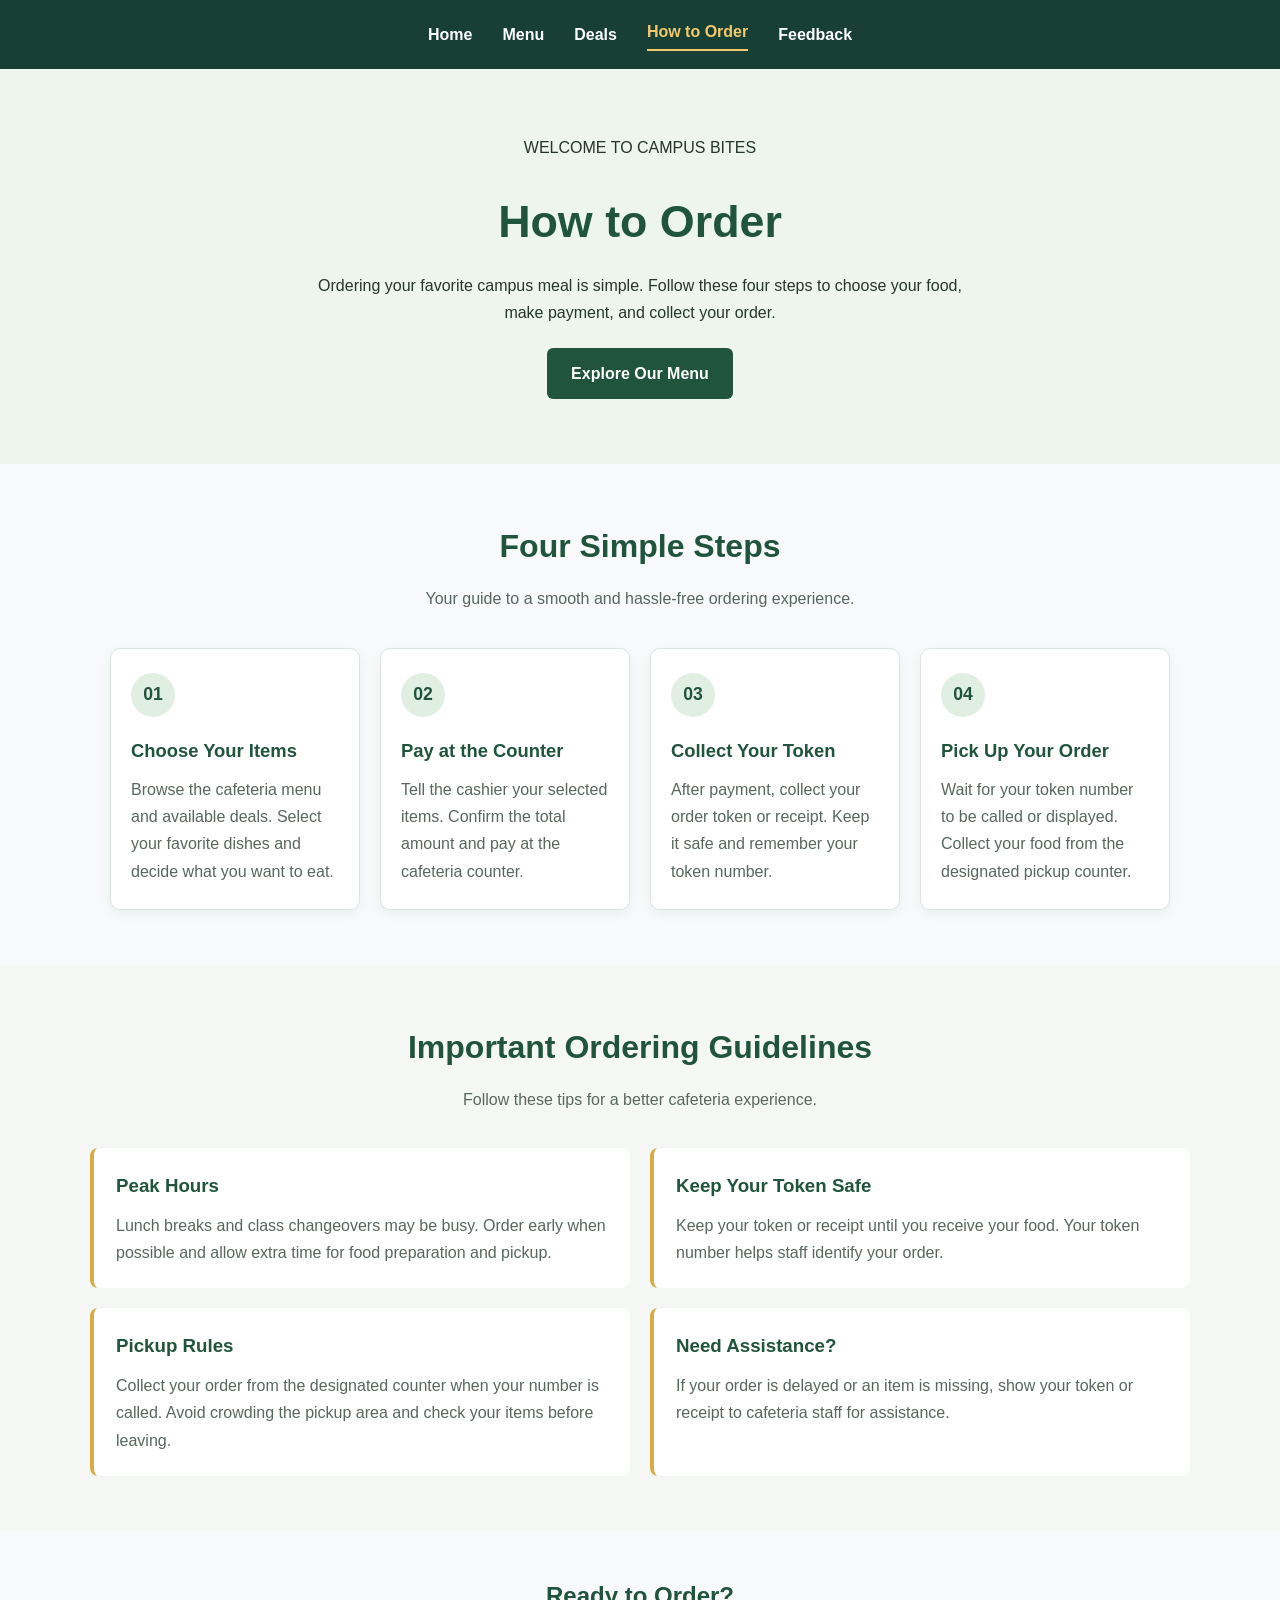
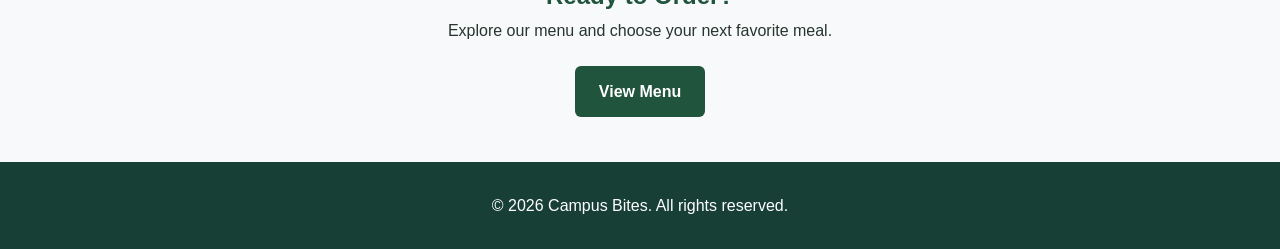
==== src/order.html @ ede5dae3 "Add order process page" ====
<!DOCTYPE html>
<html lang="en">
<head>
    <meta charset="UTF-8">
    <meta name="viewport" content="width=device-width, initial-scale=1.0">
    <meta name="description" content="Learn how to order food at Campus Bites, including payment, tokens, and pickup guidelines.">
    <title>How to Order | Campus Bites</title>

    <!-- Shared stylesheet -->
    <link rel="stylesheet" href="../styles/style.css">

    <!-- Order page specific styles -->
    <style>
        .order-page {
            font-family: Arial, sans-serif;
            color: #26352e;
            line-height: 1.7;
        }

        .order-hero {
            background: #edf5ed;
            padding: 65px 20px;
            text-align: center;
        }

        .order-hero h1 {
            color: #20543c;
            font-size: 2.8rem;
            margin-bottom: 12px;
        }

        .order-hero p {
            max-width: 650px;
            margin: 0 auto 22px;
        }

        .order-btn {
            display: inline-block;
            padding: 12px 24px;
            background: #20543c;
            color: white;
            text-decoration: none;
            border-radius: 6px;
            font-weight: bold;
        }

        .order-btn:hover {
            background: #153c2a;
        }

        .order-section {
            max-width: 1100px;
            margin: auto;
            padding: 55px 20px;
        }

        .order-section h2 {
            text-align: center;
            color: #20543c;
            margin-bottom: 12px;
            font-size: 2rem;
        }

        .order-intro {
            text-align: center;
            margin-bottom: 35px;
            color: #58665e;
        }

        .order-steps {
            display: grid;
            grid-template-columns: repeat(4, minmax(0, 1fr));
            gap: 20px;
        }

        .order-step {
            border: 1px solid #dce6dd;
            border-radius: 10px;
            padding: 24px 20px;
            background: #fff;
            box-shadow: 0 4px 12px rgba(0, 0, 0, 0.05);
        }

        .order-step .step-number {
            display: inline-flex;
            width: 44px;
            height: 44px;
            justify-content: center;
            align-items: center;
            background: #e1efe3;
            color: #20543c;
            border-radius: 50%;
            font-weight: bold;
            font-size: 1.1rem;
        }

        .order-step h3 {
            color: #20543c;
            margin: 18px 0 10px;
        }

        .order-guidelines {
            background: #f5f7f4;
            padding: 55px 20px;
        }

        .guideline-container {
            max-width: 1100px;
            margin: auto;
        }

        .guideline-grid {
            display: grid;
            grid-template-columns: repeat(2, minmax(0, 1fr));
            gap: 20px;
            margin-top: 30px;
        }

        .guideline-card {
            background: #fff;
            border-left: 4px solid #d9aa45;
            border-radius: 8px;
            padding: 22px;
        }

        .guideline-card h3 {
            color: #20543c;
            margin-top: 0;
        }

        .order-bottom {
            text-align: center;
            padding: 45px 20px;
        }

        .order-bottom h2 {
            color: #20543c;
        }

        .order-bottom p {
            margin-bottom: 22px;
        }

        @media (max-width: 900px) {
            .order-steps {
                grid-template-columns: repeat(2, minmax(0, 1fr));
            }
        }

        @media (max-width: 600px) {
            .order-hero {
                padding: 45px 18px;
            }

            .order-hero h1 {
                font-size: 2rem;
            }

            .order-steps,
            .guideline-grid {
                grid-template-columns: 1fr;
            }

            .order-section,
            .order-guidelines {
                padding: 35px 16px;
            }
        }
    </style>
</head>

<body class="order-page">

    <!-- Navigation -->
    <header>
        <nav aria-label="Main navigation">
            <a href="index.html">Home</a>
            <a href="menu.html">Menu</a>
            <a href="deals.html">Deals</a>
            <a href="order.html" aria-current="page">How to Order</a>
            <a href="feedback.html">Feedback</a>
        </nav>
    </header>

    <main>

        <!-- Hero section -->
        <section class="order-hero">
            <p>WELCOME TO CAMPUS BITES</p>
            <h1>How to Order</h1>
            <p>
                Ordering your favorite campus meal is simple.
                Follow these four steps to choose your food,
                make payment, and collect your order.
            </p>
            <a href="menu.html" class="order-btn">Explore Our Menu</a>
        </section>

        <!-- Ordering process -->
        <section class="order-section">
            <h2>Four Simple Steps</h2>
            <p class="order-intro">
                Your guide to a smooth and hassle-free ordering experience.
            </p>

            <div class="order-steps">

                <article class="order-step">
                    <span class="step-number">01</span>
                    <h3>Choose Your Items</h3>
                    <p>
                        Browse the cafeteria menu and available deals.
                        Select your favorite dishes and decide what
                        you want to eat.
                    </p>
                </article>

                <article class="order-step">
                    <span class="step-number">02</span>
                    <h3>Pay at the Counter</h3>
                    <p>
                        Tell the cashier your selected items.
                        Confirm the total amount and pay at the
                        cafeteria counter.
                    </p>
                </article>

                <article class="order-step">
                    <span class="step-number">03</span>
                    <h3>Collect Your Token</h3>
                    <p>
                        After payment, collect your order token
                        or receipt. Keep it safe and remember
                        your token number.
                    </p>
                </article>

                <article class="order-step">
                    <span class="step-number">04</span>
                    <h3>Pick Up Your Order</h3>
                    <p>
                        Wait for your token number to be called
                        or displayed. Collect your food from
                        the designated pickup counter.
                    </p>
                </article>

            </div>
        </section>

        <!-- Important guidelines -->
        <section class="order-guidelines">
            <div class="guideline-container">
                <h2 style="text-align: center; color: #20543c;">
                    Important Ordering Guidelines
                </h2>

                <p class="order-intro">
                    Follow these tips for a better cafeteria experience.
                </p>

                <div class="guideline-grid">

                    <article class="guideline-card">
                        <h3>Peak Hours</h3>
                        <p>
                            Lunch breaks and class changeovers may be
                            busy. Order early when possible and allow
                            extra time for food preparation and pickup.
                        </p>
                    </article>

                    <article class="guideline-card">
                        <h3>Keep Your Token Safe</h3>
                        <p>
                            Keep your token or receipt until you receive
                            your food. Your token number helps staff
                            identify your order.
                        </p>
                    </article>

                    <article class="guideline-card">
                        <h3>Pickup Rules</h3>
                        <p>
                            Collect your order from the designated
                            counter when your number is called.
                            Avoid crowding the pickup area and check
                            your items before leaving.
                        </p>
                    </article>

                    <article class="guideline-card">
                        <h3>Need Assistance?</h3>
                        <p>
                            If your order is delayed or an item is
                            missing, show your token or receipt to
                            cafeteria staff for assistance.
                        </p>
                    </article>

                </div>
            </div>
        </section>

        <!-- Call to action -->
        <section class="order-bottom">
            <h2>Ready to Order?</h2>
            <p>Explore our menu and choose your next favorite meal.</p>
            <a href="menu.html" class="order-btn">View Menu</a>
        </section>

    </main>

    <footer>
        <p style="text-align: center; padding: 20px;">
            &copy; 2026 Campus Bites. All rights reserved.
        </p>
    </footer>

</body>
</html>
---- styles/style.css ----
/* ==========================================================================
   Campus Bites - Shared Master Stylesheet
   Collaborative DevOps Project | University Cafeteria Website
   ========================================================================== */

/* --------------------------------------------------------------------------
   1. Global Variables & Reset
   -------------------------------------------------------------------------- */
:root {
    --primary-color: #d35400;       /* Warm Terracotta / Cafeteria Orange */
    --primary-hover: #b94600;
    --secondary-color: #f39c12;     /* Warm Amber */
    --accent-color: #27ae60;        /* Fresh Green for prices & badges */
    --text-dark: #2c3e50;
    --text-muted: #7f8c8d;
    --bg-light: #f8f9fa;
    --bg-card: #ffffff;
    --border-color: #e2e8f0;
    --shadow-sm: 0 2px 4px rgba(0, 0, 0, 0.05);
    --shadow-md: 0 4px 12px rgba(0, 0, 0, 0.08);
    --radius-sm: 6px;
    --radius-md: 10px;
    --font-main: 'Segoe UI', system-ui, -apple-system, BlinkMacSystemFont, Roboto, sans-serif;
}

* {
    box-sizing: border-box;
    margin: 0;
    padding: 0;
}

html {
    scroll-behavior: smooth;
}

body {
    font-family: var(--font-main);
    background-color: var(--bg-light);
    color: var(--text-dark);
    line-height: 1.6;
    display: flex;
    flex-direction: column;
    min-height: 100vh;
}

/* --------------------------------------------------------------------------
   2. Header & Navigation Bar
   -------------------------------------------------------------------------- */
.site-header {
    background: linear-gradient(135deg, #d35400, #c0392b);
    color: #ffffff;
    padding: 1rem 0;
    box-shadow: 0 2px 10px rgba(0, 0, 0, 0.15);
    position: sticky;
    top: 0;
    z-index: 1000;
}

.header-container {
    max-width: 1140px;
    margin: 0 auto;
    padding: 0 1.5rem;
    display: flex;
    justify-content: space-between;
    align-items: center;
}

.brand .logo {
    font-size: 1.8rem;
    font-weight: 800;
    letter-spacing: -0.5px;
}

.brand .logo span {
    color: #f1c40f;
}

.brand .tagline {
    font-size: 0.8rem;
    color: #fbeee6;
    letter-spacing: 1px;
    text-transform: uppercase;
}

.navbar {
    display: flex;
    gap: 0.5rem;
}

.nav-link {
    color: #ffffff;
    text-decoration: none;
    font-weight: 500;
    font-size: 0.95rem;
    padding: 0.5rem 0.9rem;
    border-radius: var(--radius-sm);
    transition: all 0.25s ease;
}

.nav-link:hover {
    background-color: rgba(255, 255, 255, 0.15);
    color: #f1c40f;
}

.nav-link.active {
    background-color: #ffffff;
    color: var(--primary-color);
    font-weight: 700;
}

/* --------------------------------------------------------------------------
   3. Hero Section (Home Page)
   -------------------------------------------------------------------------- */
.hero-section {
    background: linear-gradient(rgba(44, 62, 80, 0.75), rgba(211, 84, 0, 0.85)),
                url('data:image/svg+xml;utf8,<svg xmlns="http://www.w3.org/2000/svg" width="100" height="100" viewBox="0 0 100 100"><rect fill="%232c3e50" width="100" height="100"/><circle cx="50" cy="50" r="40" fill="%23d35400" opacity="0.1"/></svg>');
    background-size: cover;
    background-position: center;
    color: #ffffff;
    padding: 4.5rem 1.5rem;
    text-align: center;
}

.hero-content {
    max-width: 820px;
    margin: 0 auto;
}

.hero-content h2 {
    font-size: 2.6rem;
    font-weight: 800;
    margin-bottom: 1rem;
    line-height: 1.25;
}

.hero-content p {
    font-size: 1.15rem;
    color: #fbeee6;
    margin-bottom: 2rem;
}

.hero-actions {
    display: flex;
    justify-content: center;
    flex-wrap: wrap;
    gap: 1rem;
}

/* --------------------------------------------------------------------------
   4. Buttons & Interactive Elements
   -------------------------------------------------------------------------- */
.btn {
    display: inline-block;
    padding: 0.8rem 1.6rem;
    font-size: 1rem;
    font-weight: 600;
    text-decoration: none;
    border-radius: var(--radius-sm);
    cursor: pointer;
    transition: transform 0.2s ease, box-shadow 0.2s ease, background-color 0.2s ease;
}

.btn:hover {
    transform: translateY(-2px);
    box-shadow: 0 4px 10px rgba(0, 0, 0, 0.15);
}

.btn-primary {
    background-color: #f1c40f;
    color: #2c3e50;
    border: 2px solid #f1c40f;
}

.btn-primary:hover {
    background-color: #f39c12;
    border-color: #f39c12;
}

.btn-secondary {
    background-color: #ffffff;
    color: var(--primary-color);
    border: 2px solid #ffffff;
}

.btn-secondary:hover {
    background-color: #fbeee6;
}

.btn-outline {
    background-color: transparent;
    color: #ffffff;
    border: 2px solid #ffffff;
}

.btn-outline:hover {
    background-color: rgba(255, 255, 255, 0.2);
}

.btn-text {
    display: inline-block;
    margin-top: 1rem;
    color: var(--primary-color);
    font-weight: 700;
    text-decoration: none;
    transition: color 0.2s;
}

.btn-text:hover {
    color: var(--primary-hover);
    text-decoration: underline;
}

/* --------------------------------------------------------------------------
   5. Main Content Container & Grids
   -------------------------------------------------------------------------- */
.main-container {
    max-width: 1140px;
    margin: 3rem auto;
    padding: 0 1.5rem;
    flex: 1;
    width: 100%;
}

.section-title {
    text-align: center;
    font-size: 1.9rem;
    color: var(--text-dark);
    margin-bottom: 2rem;
    position: relative;
}

.section-title::after {
    content: '';
    display: block;
    width: 60px;
    height: 3px;
    background-color: var(--primary-color);
    margin: 0.5rem auto 0 auto;
    border-radius: 2px;
}

.highlights-grid {
    display: grid;
    grid-template-columns: repeat(auto-fit, minmax(280px, 1fr));
    gap: 1.8rem;
    margin-bottom: 3.5rem;
}

.highlight-card {
    background: var(--bg-card);
    padding: 2rem;
    border-radius: var(--radius-md);
    box-shadow: var(--shadow-sm);
    border-top: 4px solid var(--primary-color);
    text-align: center;
    transition: transform 0.2s ease;
}

.highlight-card:hover {
    transform: translateY(-4px);
    box-shadow: var(--shadow-md);
}

.card-icon {
    font-size: 2.2rem;
    margin-bottom: 0.8rem;
}

.highlight-card h4 {
    font-size: 1.2rem;
    color: var(--text-dark);
    margin-bottom: 0.6rem;
}

.highlight-card p {
    color: var(--text-muted);
    font-size: 0.95rem;
}

/* Info Section (Location & Hours) */
.info-grid {
    display: grid;
    grid-template-columns: repeat(auto-fit, minmax(300px, 1fr));
    gap: 1.8rem;
}

.info-card {
    background: var(--bg-card);
    padding: 2rem;
    border-radius: var(--radius-md);
    box-shadow: var(--shadow-sm);
    border: 1px solid var(--border-color);
}

.info-header {
    display: flex;
    align-items: center;
    gap: 0.8rem;
    margin-bottom: 1.2rem;
}

.info-icon {
    font-size: 1.6rem;
}

.info-header h3 {
    font-size: 1.3rem;
    color: var(--primary-color);
}

.info-card p {
    color: #4a5568;
    margin-bottom: 0.5rem;
    font-size: 0.95rem;
}

.timing-list {
    list-style: none;
}

.timing-list li {
    display: flex;
    justify-content: space-between;
    padding: 0.4rem 0;
    border-bottom: 1px dashed var(--border-color);
    font-size: 0.95rem;
}

.timing-list li.note {
    border-bottom: none;
    color: var(--text-muted);
    font-size: 0.85rem;
    margin-top: 0.6rem;
}

/* --------------------------------------------------------------------------
   6. Footer
   -------------------------------------------------------------------------- */
.site-footer {
    background-color: #2c3e50;
    color: #bdc3c7;
    margin-top: auto;
    padding-top: 2.5rem;
}

.footer-container {
    max-width: 1140px;
    margin: 0 auto;
    padding: 0 1.5rem 2rem 1.5rem;
    display: flex;
    justify-content: space-between;
    flex-wrap: wrap;
    gap: 2rem;
}

.footer-brand h4 {
    color: #ffffff;
    font-size: 1.3rem;
    margin-bottom: 0.5rem;
}

.footer-brand p {
    font-size: 0.9rem;
    max-width: 320px;
}

.footer-links h5 {
    color: #ffffff;
    font-size: 1rem;
    margin-bottom: 0.8rem;
}

.footer-links ul {
    list-style: none;
}

.footer-links li {
    margin-bottom: 0.4rem;
}

.footer-links a {
    color: #bdc3c7;
    text-decoration: none;
    font-size: 0.9rem;
    transition: color 0.2s;
}

.footer-links a:hover {
    color: #f1c40f;
}

.footer-bottom {
    background-color: #1a252f;
    text-align: center;
    padding: 1rem 1.5rem;
    font-size: 0.85rem;
    color: #95a5a6;
}

/* --------------------------------------------------------------------------
   7. Responsive CSS Media Queries
   -------------------------------------------------------------------------- */
@media (max-width: 820px) {
    .header-container {
        flex-direction: column;
        gap: 1rem;
        text-align: center;
    }

    .navbar {
        flex-wrap: wrap;
        justify-content: center;
    }

    .hero-content h2 {
        font-size: 2rem;
    }

    .hero-content p {
        font-size: 1rem;
    }

    .footer-container {
        flex-direction: column;
        text-align: center;
    }
}

@media (max-width: 480px) {
    .brand .logo {
        font-size: 1.5rem;
    }

    .nav-link {
        padding: 0.4rem 0.6rem;
        font-size: 0.85rem;
    }

    .hero-section {
        padding: 3rem 1rem;
    }

    .hero-actions .btn {
        width: 100%;
    }

    .main-container {
        padding: 0 1rem;
    }
}

/* Campus Bites - Order page styles.
   If styles/style.css already contains teammates' styles, APPEND this
   section rather than replacing their existing rules. */

.order-page {
    font-family: Arial, sans-serif;
    color: #26352e;
    line-height: 1.7;
    margin: 0;
}
.order-page *, .order-page *::before, .order-page *::after { box-sizing: border-box; }

.order-page header { background: #173f35; padding: 18px 30px; }
.order-page header nav {
    display: flex;
    justify-content: center;
    align-items: center;
    flex-wrap: wrap;
    gap: 30px;
}
.order-page header nav a {
    color: #fff;
    text-decoration: none;
    font-size: 16px;
    font-weight: 600;
    transition: color .2s ease;
}
.order-page header nav a:hover { color: #d9aa45; }
.order-page header nav a[aria-current="page"] {
    color: #f3c96b;
    border-bottom: 2px solid #f3c96b;
    padding-bottom: 4px;
}

.order-page .order-hero { background: #edf5ed; padding: 65px 20px; text-align: center; }
.order-page .order-hero h1 { color: #20543c; font-size: 2.8rem; margin: 0 0 12px; }
.order-page .order-hero p { max-width: 650px; margin: 0 auto 22px; }
.order-page .order-btn {
    display: inline-block;
    padding: 12px 24px;
    background: #20543c;
    color: #fff;
    text-decoration: none;
    border-radius: 6px;
    font-weight: bold;
    transition: background .2s ease;
}
.order-page .order-btn:hover { background: #153c2a; }

.order-page .order-section { max-width: 1100px; margin: 0 auto; padding: 55px 20px; }
.order-page .order-section h2, .order-page .order-guidelines h2 {
    text-align: center;
    color: #20543c;
    margin: 0 0 12px;
    font-size: 2rem;
}
.order-page .order-intro { text-align: center; margin-bottom: 35px; color: #58665e; }
.order-page .order-steps {
    display: grid;
    grid-template-columns: repeat(4, minmax(0, 1fr));
    gap: 20px;
}
.order-page .order-step {
    border: 1px solid #dce6dd;
    border-radius: 10px;
    padding: 24px 20px;
    background: #fff;
    box-shadow: 0 4px 12px rgba(0,0,0,.05);
    transition: transform .2s ease, box-shadow .2s ease;
}
.order-page .order-step:hover {
    transform: translateY(-4px);
    box-shadow: 0 8px 18px rgba(0,0,0,.09);
}
.order-page .step-number {
    display: inline-flex;
    width: 44px;
    height: 44px;
    justify-content: center;
    align-items: center;
    background: #e1efe3;
    color: #20543c;
    border-radius: 50%;
    font-weight: bold;
    font-size: 1.1rem;
}
.order-page .order-step h3 { color: #20543c; margin: 18px 0 10px; font-size: 1.15rem; }
.order-page .order-step p { color: #58665e; margin-bottom: 0; }

.order-page .order-guidelines { background: #f5f7f4; padding: 55px 20px; }
.order-page .guideline-container { max-width: 1100px; margin: 0 auto; }
.order-page .guideline-grid {
    display: grid;
    grid-template-columns: repeat(2, minmax(0, 1fr));
    gap: 20px;
    margin-top: 30px;
}
.order-page .guideline-card {
    background: #fff;
    border-left: 4px solid #d9aa45;
    border-radius: 8px;
    padding: 22px;
}
.order-page .guideline-card h3 { color: #20543c; margin: 0 0 10px; }
.order-page .guideline-card p { color: #58665e; margin-bottom: 0; }

.order-page .order-bottom { text-align: center; padding: 45px 20px; }
.order-page .order-bottom h2 { color: #20543c; }
.order-page .order-bottom p { margin-bottom: 22px; }
.order-page footer { background: #173f35; color: #fff; padding: 10px 20px; }
.order-page footer p { text-align: center; padding: 20px; margin: 0; }

@media (max-width: 900px) {
    .order-page .order-steps { grid-template-columns: repeat(2, minmax(0, 1fr)); }
}
@media (max-width: 600px) {
    .order-page header { padding: 15px; }
    .order-page header nav { gap: 15px; }
    .order-page header nav a { font-size: 14px; }
    .order-page .order-hero { padding: 45px 18px; }
    .order-page .order-hero h1 { font-size: 2rem; }
    .order-page .order-steps, .order-page .guideline-grid { grid-template-columns: 1fr; }
    .order-page .order-section, .order-page .order-guidelines { padding: 35px 16px; }
    .order-page .order-step { padding: 20px; }
}

/* Deals Page Styles */
.deals-container {
  max-width: 1000px;
  margin: 20px auto;
  padding: 0 16px;
}

.daily-special {
  background-color: #fff3cd;
  border-left: 5px solid #ff9800;
  padding: 16px;
  margin-bottom: 24px;
  border-radius: 6px;
}

.deals-grid {
  display: grid;
  grid-template-columns: repeat(3, 1fr);
  gap: 16px;
}

.deal-card {
  border: 1px solid #ddd;
  border-radius: 8px;
  padding: 16px;
  background-color: #fafafa;
}

.deal-price {
  font-weight: bold;
  color: #d35400;
}

/* Responsive Media Query for Deals Page */
@media (max-width: 768px) {
  .deals-grid {
    grid-template-columns: 1fr;
  }
}
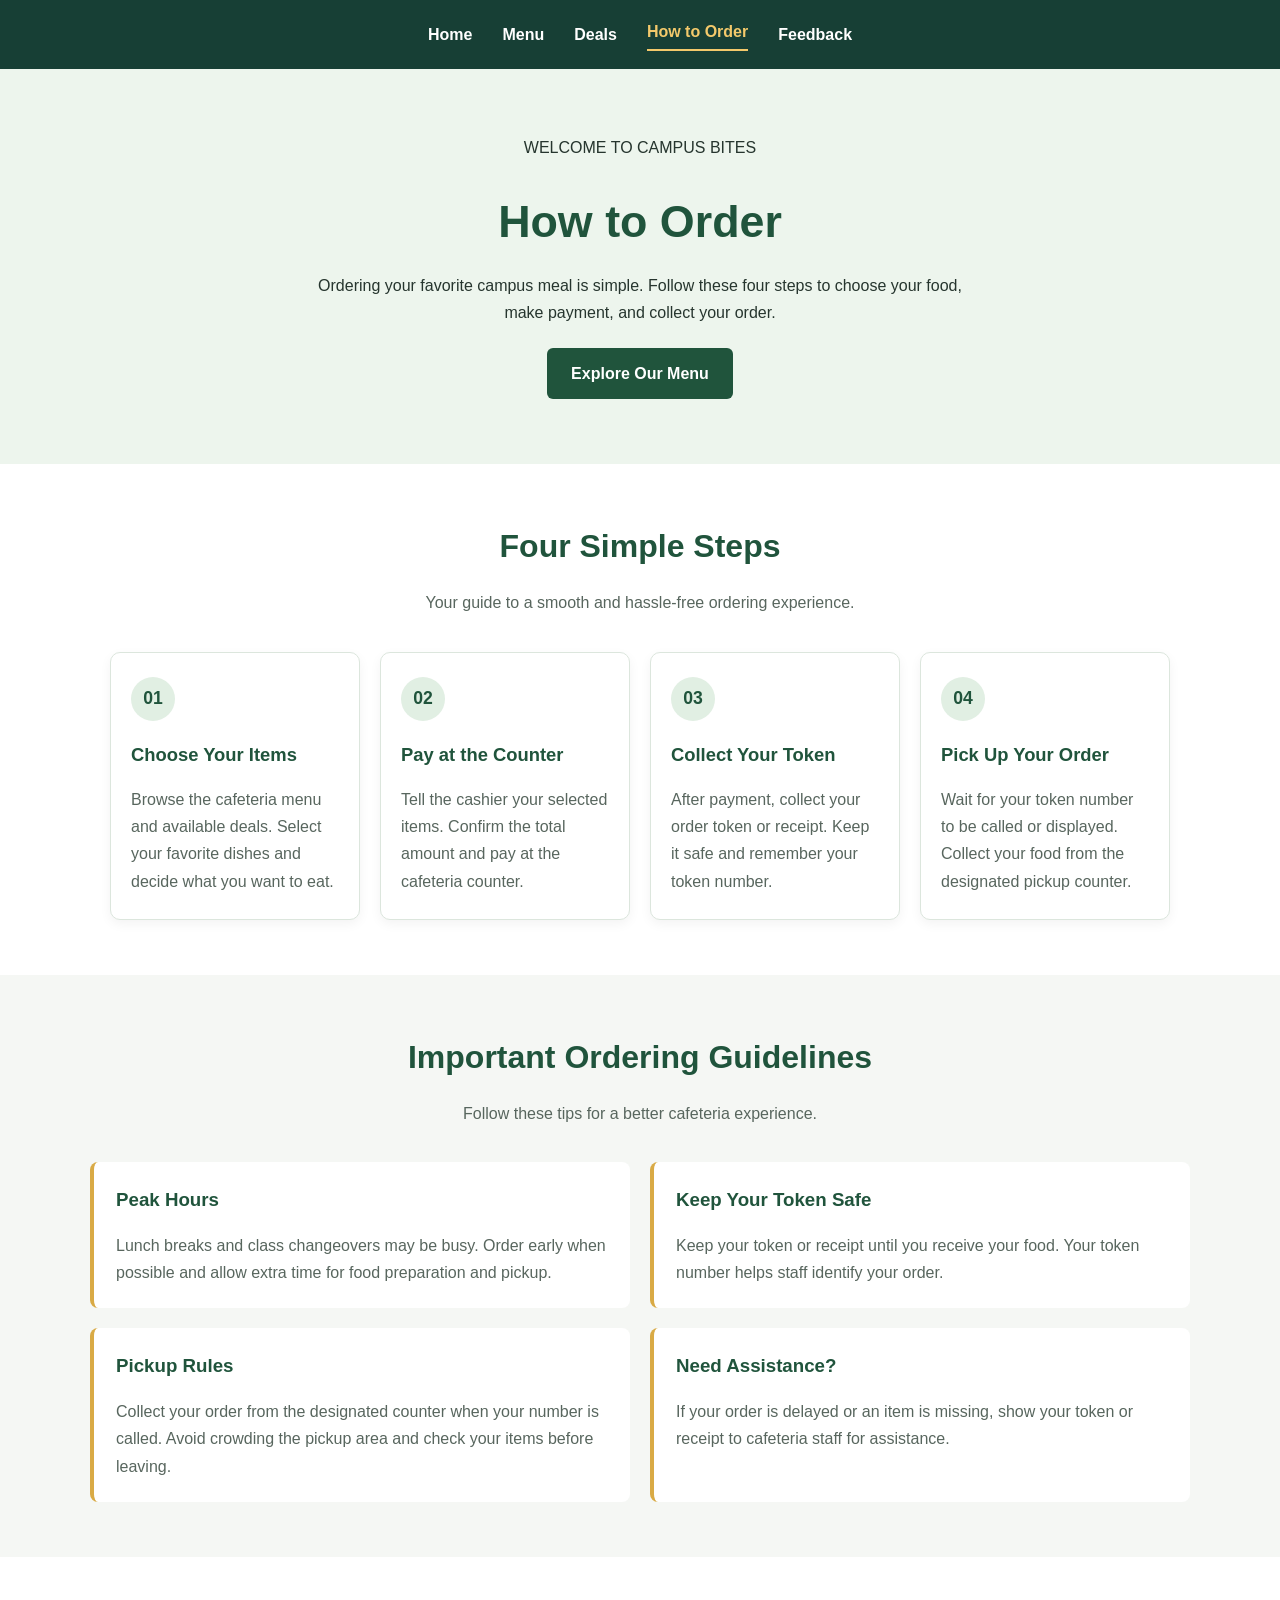
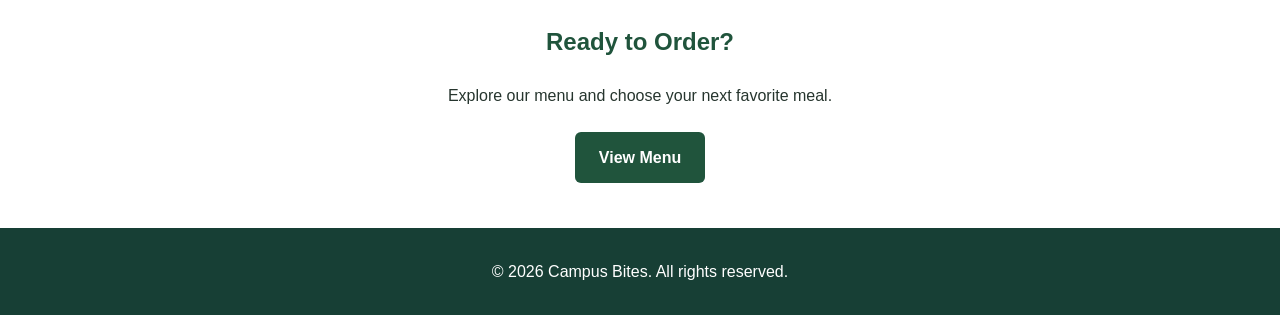
==== commit b3f9ad25: "Fix order page layout and navigation styling" ====
--- a/src/order.html
+++ b/src/order.html
@@ -1,4 +1,3 @@
-
 <!DOCTYPE html>
 <html lang="en">
 <head>
@@ -6,173 +5,9 @@
     <meta name="viewport" content="width=device-width, initial-scale=1.0">
     <meta name="description" content="Learn how to order food at Campus Bites, including payment, tokens, and pickup guidelines.">
     <title>How to Order | Campus Bites</title>
-
-    <!-- Shared stylesheet -->
     <link rel="stylesheet" href="../styles/style.css">
-
-    <!-- Order page specific styles -->
-    <style>
-        .order-page {
-            font-family: Arial, sans-serif;
-            color: #26352e;
-            line-height: 1.7;
-        }
-
-        .order-hero {
-            background: #edf5ed;
-            padding: 65px 20px;
-            text-align: center;
-        }
-
-        .order-hero h1 {
-            color: #20543c;
-            font-size: 2.8rem;
-            margin-bottom: 12px;
-        }
-
-        .order-hero p {
-            max-width: 650px;
-            margin: 0 auto 22px;
-        }
-
-        .order-btn {
-            display: inline-block;
-            padding: 12px 24px;
-            background: #20543c;
-            color: white;
-            text-decoration: none;
-            border-radius: 6px;
-            font-weight: bold;
-        }
-
-        .order-btn:hover {
-            background: #153c2a;
-        }
-
-        .order-section {
-            max-width: 1100px;
-            margin: auto;
-            padding: 55px 20px;
-        }
-
-        .order-section h2 {
-            text-align: center;
-            color: #20543c;
-            margin-bottom: 12px;
-            font-size: 2rem;
-        }
-
-        .order-intro {
-            text-align: center;
-            margin-bottom: 35px;
-            color: #58665e;
-        }
-
-        .order-steps {
-            display: grid;
-            grid-template-columns: repeat(4, minmax(0, 1fr));
-            gap: 20px;
-        }
-
-        .order-step {
-            border: 1px solid #dce6dd;
-            border-radius: 10px;
-            padding: 24px 20px;
-            background: #fff;
-            box-shadow: 0 4px 12px rgba(0, 0, 0, 0.05);
-        }
-
-        .order-step .step-number {
-            display: inline-flex;
-            width: 44px;
-            height: 44px;
-            justify-content: center;
-            align-items: center;
-            background: #e1efe3;
-            color: #20543c;
-            border-radius: 50%;
-            font-weight: bold;
-            font-size: 1.1rem;
-        }
-
-        .order-step h3 {
-            color: #20543c;
-            margin: 18px 0 10px;
-        }
-
-        .order-guidelines {
-            background: #f5f7f4;
-            padding: 55px 20px;
-        }
-
-        .guideline-container {
-            max-width: 1100px;
-            margin: auto;
-        }
-
-        .guideline-grid {
-            display: grid;
-            grid-template-columns: repeat(2, minmax(0, 1fr));
-            gap: 20px;
-            margin-top: 30px;
-        }
-
-        .guideline-card {
-            background: #fff;
-            border-left: 4px solid #d9aa45;
-            border-radius: 8px;
-            padding: 22px;
-        }
-
-        .guideline-card h3 {
-            color: #20543c;
-            margin-top: 0;
-        }
-
-        .order-bottom {
-            text-align: center;
-            padding: 45px 20px;
-        }
-
-        .order-bottom h2 {
-            color: #20543c;
-        }
-
-        .order-bottom p {
-            margin-bottom: 22px;
-        }
-
-        @media (max-width: 900px) {
-            .order-steps {
-                grid-template-columns: repeat(2, minmax(0, 1fr));
-            }
-        }
-
-        @media (max-width: 600px) {
-            .order-hero {
-                padding: 45px 18px;
-            }
-
-            .order-hero h1 {
-                font-size: 2rem;
-            }
-
-            .order-steps,
-            .guideline-grid {
-                grid-template-columns: 1fr;
-            }
-
-            .order-section,
-            .order-guidelines {
-                padding: 35px 16px;
-            }
-        }
-    </style>
 </head>
-
 <body class="order-page">
-
-    <!-- Navigation -->
     <header>
         <nav aria-label="Main navigation">
             <a href="index.html">Home</a>
@@ -184,139 +19,71 @@
     </header>
 
     <main>
-
-        <!-- Hero section -->
         <section class="order-hero">
             <p>WELCOME TO CAMPUS BITES</p>
             <h1>How to Order</h1>
-            <p>
-                Ordering your favorite campus meal is simple.
-                Follow these four steps to choose your food,
-                make payment, and collect your order.
-            </p>
+            <p>Ordering your favorite campus meal is simple. Follow these four steps to choose your food, make payment, and collect your order.</p>
             <a href="menu.html" class="order-btn">Explore Our Menu</a>
         </section>
 
-        <!-- Ordering process -->
         <section class="order-section">
             <h2>Four Simple Steps</h2>
-            <p class="order-intro">
-                Your guide to a smooth and hassle-free ordering experience.
-            </p>
-
+            <p class="order-intro">Your guide to a smooth and hassle-free ordering experience.</p>
             <div class="order-steps">
-
                 <article class="order-step">
                     <span class="step-number">01</span>
                     <h3>Choose Your Items</h3>
-                    <p>
-                        Browse the cafeteria menu and available deals.
-                        Select your favorite dishes and decide what
-                        you want to eat.
-                    </p>
+                    <p>Browse the cafeteria menu and available deals. Select your favorite dishes and decide what you want to eat.</p>
                 </article>
-
                 <article class="order-step">
                     <span class="step-number">02</span>
                     <h3>Pay at the Counter</h3>
-                    <p>
-                        Tell the cashier your selected items.
-                        Confirm the total amount and pay at the
-                        cafeteria counter.
-                    </p>
+                    <p>Tell the cashier your selected items. Confirm the total amount and pay at the cafeteria counter.</p>
                 </article>
-
                 <article class="order-step">
                     <span class="step-number">03</span>
                     <h3>Collect Your Token</h3>
-                    <p>
-                        After payment, collect your order token
-                        or receipt. Keep it safe and remember
-                        your token number.
-                    </p>
+                    <p>After payment, collect your order token or receipt. Keep it safe and remember your token number.</p>
                 </article>
-
                 <article class="order-step">
                     <span class="step-number">04</span>
                     <h3>Pick Up Your Order</h3>
-                    <p>
-                        Wait for your token number to be called
-                        or displayed. Collect your food from
-                        the designated pickup counter.
-                    </p>
+                    <p>Wait for your token number to be called or displayed. Collect your food from the designated pickup counter.</p>
                 </article>
-
             </div>
         </section>
 
-        <!-- Important guidelines -->
         <section class="order-guidelines">
             <div class="guideline-container">
-                <h2 style="text-align: center; color: #20543c;">
-                    Important Ordering Guidelines
-                </h2>
-
-                <p class="order-intro">
-                    Follow these tips for a better cafeteria experience.
-                </p>
-
+                <h2>Important Ordering Guidelines</h2>
+                <p class="order-intro">Follow these tips for a better cafeteria experience.</p>
                 <div class="guideline-grid">
-
                     <article class="guideline-card">
                         <h3>Peak Hours</h3>
-                        <p>
-                            Lunch breaks and class changeovers may be
-                            busy. Order early when possible and allow
-                            extra time for food preparation and pickup.
-                        </p>
+                        <p>Lunch breaks and class changeovers may be busy. Order early when possible and allow extra time for food preparation and pickup.</p>
                     </article>
-
                     <article class="guideline-card">
                         <h3>Keep Your Token Safe</h3>
-                        <p>
-                            Keep your token or receipt until you receive
-                            your food. Your token number helps staff
-                            identify your order.
-                        </p>
+                        <p>Keep your token or receipt until you receive your food. Your token number helps staff identify your order.</p>
                     </article>
-
                     <article class="guideline-card">
                         <h3>Pickup Rules</h3>
-                        <p>
-                            Collect your order from the designated
-                            counter when your number is called.
-                            Avoid crowding the pickup area and check
-                            your items before leaving.
-                        </p>
+                        <p>Collect your order from the designated counter when your number is called. Avoid crowding the pickup area and check your items before leaving.</p>
                     </article>
-
                     <article class="guideline-card">
                         <h3>Need Assistance?</h3>
-                        <p>
-                            If your order is delayed or an item is
-                            missing, show your token or receipt to
-                            cafeteria staff for assistance.
-                        </p>
+                        <p>If your order is delayed or an item is missing, show your token or receipt to cafeteria staff for assistance.</p>
                     </article>
-
                 </div>
             </div>
         </section>
 
-        <!-- Call to action -->
         <section class="order-bottom">
             <h2>Ready to Order?</h2>
             <p>Explore our menu and choose your next favorite meal.</p>
             <a href="menu.html" class="order-btn">View Menu</a>
         </section>
-
     </main>
-
-    <footer>
-        <p style="text-align: center; padding: 20px;">
-            &copy; 2026 Campus Bites. All rights reserved.
-        </p>
-    </footer>
-
+    <footer><p>&copy; 2026 Campus Bites. All rights reserved.</p></footer>
 </body>
 </html>
--- a/styles/style.css
+++ b/styles/style.css
@@ -1,454 +1,3 @@
-/* ==========================================================================
-   Campus Bites - Shared Master Stylesheet
-   Collaborative DevOps Project | University Cafeteria Website
-   ========================================================================== */
-
-/* --------------------------------------------------------------------------
-   1. Global Variables & Reset
-   -------------------------------------------------------------------------- */
-:root {
-    --primary-color: #d35400;       /* Warm Terracotta / Cafeteria Orange */
-    --primary-hover: #b94600;
-    --secondary-color: #f39c12;     /* Warm Amber */
-    --accent-color: #27ae60;        /* Fresh Green for prices & badges */
-    --text-dark: #2c3e50;
-    --text-muted: #7f8c8d;
-    --bg-light: #f8f9fa;
-    --bg-card: #ffffff;
-    --border-color: #e2e8f0;
-    --shadow-sm: 0 2px 4px rgba(0, 0, 0, 0.05);
-    --shadow-md: 0 4px 12px rgba(0, 0, 0, 0.08);
-    --radius-sm: 6px;
-    --radius-md: 10px;
-    --font-main: 'Segoe UI', system-ui, -apple-system, BlinkMacSystemFont, Roboto, sans-serif;
-}
-
-* {
-    box-sizing: border-box;
-    margin: 0;
-    padding: 0;
-}
-
-html {
-    scroll-behavior: smooth;
-}
-
-body {
-    font-family: var(--font-main);
-    background-color: var(--bg-light);
-    color: var(--text-dark);
-    line-height: 1.6;
-    display: flex;
-    flex-direction: column;
-    min-height: 100vh;
-}
-
-/* --------------------------------------------------------------------------
-   2. Header & Navigation Bar
-   -------------------------------------------------------------------------- */
-.site-header {
-    background: linear-gradient(135deg, #d35400, #c0392b);
-    color: #ffffff;
-    padding: 1rem 0;
-    box-shadow: 0 2px 10px rgba(0, 0, 0, 0.15);
-    position: sticky;
-    top: 0;
-    z-index: 1000;
-}
-
-.header-container {
-    max-width: 1140px;
-    margin: 0 auto;
-    padding: 0 1.5rem;
-    display: flex;
-    justify-content: space-between;
-    align-items: center;
-}
-
-.brand .logo {
-    font-size: 1.8rem;
-    font-weight: 800;
-    letter-spacing: -0.5px;
-}
-
-.brand .logo span {
-    color: #f1c40f;
-}
-
-.brand .tagline {
-    font-size: 0.8rem;
-    color: #fbeee6;
-    letter-spacing: 1px;
-    text-transform: uppercase;
-}
-
-.navbar {
-    display: flex;
-    gap: 0.5rem;
-}
-
-.nav-link {
-    color: #ffffff;
-    text-decoration: none;
-    font-weight: 500;
-    font-size: 0.95rem;
-    padding: 0.5rem 0.9rem;
-    border-radius: var(--radius-sm);
-    transition: all 0.25s ease;
-}
-
-.nav-link:hover {
-    background-color: rgba(255, 255, 255, 0.15);
-    color: #f1c40f;
-}
-
-.nav-link.active {
-    background-color: #ffffff;
-    color: var(--primary-color);
-    font-weight: 700;
-}
-
-/* --------------------------------------------------------------------------
-   3. Hero Section (Home Page)
-   -------------------------------------------------------------------------- */
-.hero-section {
-    background: linear-gradient(rgba(44, 62, 80, 0.75), rgba(211, 84, 0, 0.85)),
-                url('data:image/svg+xml;utf8,<svg xmlns="http://www.w3.org/2000/svg" width="100" height="100" viewBox="0 0 100 100"><rect fill="%232c3e50" width="100" height="100"/><circle cx="50" cy="50" r="40" fill="%23d35400" opacity="0.1"/></svg>');
-    background-size: cover;
-    background-position: center;
-    color: #ffffff;
-    padding: 4.5rem 1.5rem;
-    text-align: center;
-}
-
-.hero-content {
-    max-width: 820px;
-    margin: 0 auto;
-}
-
-.hero-content h2 {
-    font-size: 2.6rem;
-    font-weight: 800;
-    margin-bottom: 1rem;
-    line-height: 1.25;
-}
-
-.hero-content p {
-    font-size: 1.15rem;
-    color: #fbeee6;
-    margin-bottom: 2rem;
-}
-
-.hero-actions {
-    display: flex;
-    justify-content: center;
-    flex-wrap: wrap;
-    gap: 1rem;
-}
-
-/* --------------------------------------------------------------------------
-   4. Buttons & Interactive Elements
-   -------------------------------------------------------------------------- */
-.btn {
-    display: inline-block;
-    padding: 0.8rem 1.6rem;
-    font-size: 1rem;
-    font-weight: 600;
-    text-decoration: none;
-    border-radius: var(--radius-sm);
-    cursor: pointer;
-    transition: transform 0.2s ease, box-shadow 0.2s ease, background-color 0.2s ease;
-}
-
-.btn:hover {
-    transform: translateY(-2px);
-    box-shadow: 0 4px 10px rgba(0, 0, 0, 0.15);
-}
-
-.btn-primary {
-    background-color: #f1c40f;
-    color: #2c3e50;
-    border: 2px solid #f1c40f;
-}
-
-.btn-primary:hover {
-    background-color: #f39c12;
-    border-color: #f39c12;
-}
-
-.btn-secondary {
-    background-color: #ffffff;
-    color: var(--primary-color);
-    border: 2px solid #ffffff;
-}
-
-.btn-secondary:hover {
-    background-color: #fbeee6;
-}
-
-.btn-outline {
-    background-color: transparent;
-    color: #ffffff;
-    border: 2px solid #ffffff;
-}
-
-.btn-outline:hover {
-    background-color: rgba(255, 255, 255, 0.2);
-}
-
-.btn-text {
-    display: inline-block;
-    margin-top: 1rem;
-    color: var(--primary-color);
-    font-weight: 700;
-    text-decoration: none;
-    transition: color 0.2s;
-}
-
-.btn-text:hover {
-    color: var(--primary-hover);
-    text-decoration: underline;
-}
-
-/* --------------------------------------------------------------------------
-   5. Main Content Container & Grids
-   -------------------------------------------------------------------------- */
-.main-container {
-    max-width: 1140px;
-    margin: 3rem auto;
-    padding: 0 1.5rem;
-    flex: 1;
-    width: 100%;
-}
-
-.section-title {
-    text-align: center;
-    font-size: 1.9rem;
-    color: var(--text-dark);
-    margin-bottom: 2rem;
-    position: relative;
-}
-
-.section-title::after {
-    content: '';
-    display: block;
-    width: 60px;
-    height: 3px;
-    background-color: var(--primary-color);
-    margin: 0.5rem auto 0 auto;
-    border-radius: 2px;
-}
-
-.highlights-grid {
-    display: grid;
-    grid-template-columns: repeat(auto-fit, minmax(280px, 1fr));
-    gap: 1.8rem;
-    margin-bottom: 3.5rem;
-}
-
-.highlight-card {
-    background: var(--bg-card);
-    padding: 2rem;
-    border-radius: var(--radius-md);
-    box-shadow: var(--shadow-sm);
-    border-top: 4px solid var(--primary-color);
-    text-align: center;
-    transition: transform 0.2s ease;
-}
-
-.highlight-card:hover {
-    transform: translateY(-4px);
-    box-shadow: var(--shadow-md);
-}
-
-.card-icon {
-    font-size: 2.2rem;
-    margin-bottom: 0.8rem;
-}
-
-.highlight-card h4 {
-    font-size: 1.2rem;
-    color: var(--text-dark);
-    margin-bottom: 0.6rem;
-}
-
-.highlight-card p {
-    color: var(--text-muted);
-    font-size: 0.95rem;
-}
-
-/* Info Section (Location & Hours) */
-.info-grid {
-    display: grid;
-    grid-template-columns: repeat(auto-fit, minmax(300px, 1fr));
-    gap: 1.8rem;
-}
-
-.info-card {
-    background: var(--bg-card);
-    padding: 2rem;
-    border-radius: var(--radius-md);
-    box-shadow: var(--shadow-sm);
-    border: 1px solid var(--border-color);
-}
-
-.info-header {
-    display: flex;
-    align-items: center;
-    gap: 0.8rem;
-    margin-bottom: 1.2rem;
-}
-
-.info-icon {
-    font-size: 1.6rem;
-}
-
-.info-header h3 {
-    font-size: 1.3rem;
-    color: var(--primary-color);
-}
-
-.info-card p {
-    color: #4a5568;
-    margin-bottom: 0.5rem;
-    font-size: 0.95rem;
-}
-
-.timing-list {
-    list-style: none;
-}
-
-.timing-list li {
-    display: flex;
-    justify-content: space-between;
-    padding: 0.4rem 0;
-    border-bottom: 1px dashed var(--border-color);
-    font-size: 0.95rem;
-}
-
-.timing-list li.note {
-    border-bottom: none;
-    color: var(--text-muted);
-    font-size: 0.85rem;
-    margin-top: 0.6rem;
-}
-
-/* --------------------------------------------------------------------------
-   6. Footer
-   -------------------------------------------------------------------------- */
-.site-footer {
-    background-color: #2c3e50;
-    color: #bdc3c7;
-    margin-top: auto;
-    padding-top: 2.5rem;
-}
-
-.footer-container {
-    max-width: 1140px;
-    margin: 0 auto;
-    padding: 0 1.5rem 2rem 1.5rem;
-    display: flex;
-    justify-content: space-between;
-    flex-wrap: wrap;
-    gap: 2rem;
-}
-
-.footer-brand h4 {
-    color: #ffffff;
-    font-size: 1.3rem;
-    margin-bottom: 0.5rem;
-}
-
-.footer-brand p {
-    font-size: 0.9rem;
-    max-width: 320px;
-}
-
-.footer-links h5 {
-    color: #ffffff;
-    font-size: 1rem;
-    margin-bottom: 0.8rem;
-}
-
-.footer-links ul {
-    list-style: none;
-}
-
-.footer-links li {
-    margin-bottom: 0.4rem;
-}
-
-.footer-links a {
-    color: #bdc3c7;
-    text-decoration: none;
-    font-size: 0.9rem;
-    transition: color 0.2s;
-}
-
-.footer-links a:hover {
-    color: #f1c40f;
-}
-
-.footer-bottom {
-    background-color: #1a252f;
-    text-align: center;
-    padding: 1rem 1.5rem;
-    font-size: 0.85rem;
-    color: #95a5a6;
-}
-
-/* --------------------------------------------------------------------------
-   7. Responsive CSS Media Queries
-   -------------------------------------------------------------------------- */
-@media (max-width: 820px) {
-    .header-container {
-        flex-direction: column;
-        gap: 1rem;
-        text-align: center;
-    }
-
-    .navbar {
-        flex-wrap: wrap;
-        justify-content: center;
-    }
-
-    .hero-content h2 {
-        font-size: 2rem;
-    }
-
-    .hero-content p {
-        font-size: 1rem;
-    }
-
-    .footer-container {
-        flex-direction: column;
-        text-align: center;
-    }
-}
-
-@media (max-width: 480px) {
-    .brand .logo {
-        font-size: 1.5rem;
-    }
-
-    .nav-link {
-        padding: 0.4rem 0.6rem;
-        font-size: 0.85rem;
-    }
-
-    .hero-section {
-        padding: 3rem 1rem;
-    }
-
-    .hero-actions .btn {
-        width: 100%;
-    }
-
-    .main-container {
-        padding: 0 1rem;
-    }
-}
-
 /* Campus Bites - Order page styles.
    If styles/style.css already contains teammates' styles, APPEND this
    section rather than replacing their existing rules. */
@@ -574,43 +123,3 @@
     .order-page .order-section, .order-page .order-guidelines { padding: 35px 16px; }
     .order-page .order-step { padding: 20px; }
 }
-
-/* Deals Page Styles */
-.deals-container {
-  max-width: 1000px;
-  margin: 20px auto;
-  padding: 0 16px;
-}
-
-.daily-special {
-  background-color: #fff3cd;
-  border-left: 5px solid #ff9800;
-  padding: 16px;
-  margin-bottom: 24px;
-  border-radius: 6px;
-}
-
-.deals-grid {
-  display: grid;
-  grid-template-columns: repeat(3, 1fr);
-  gap: 16px;
-}
-
-.deal-card {
-  border: 1px solid #ddd;
-  border-radius: 8px;
-  padding: 16px;
-  background-color: #fafafa;
-}
-
-.deal-price {
-  font-weight: bold;
-  color: #d35400;
-}
-
-/* Responsive Media Query for Deals Page */
-@media (max-width: 768px) {
-  .deals-grid {
-    grid-template-columns: 1fr;
-  }
-}
